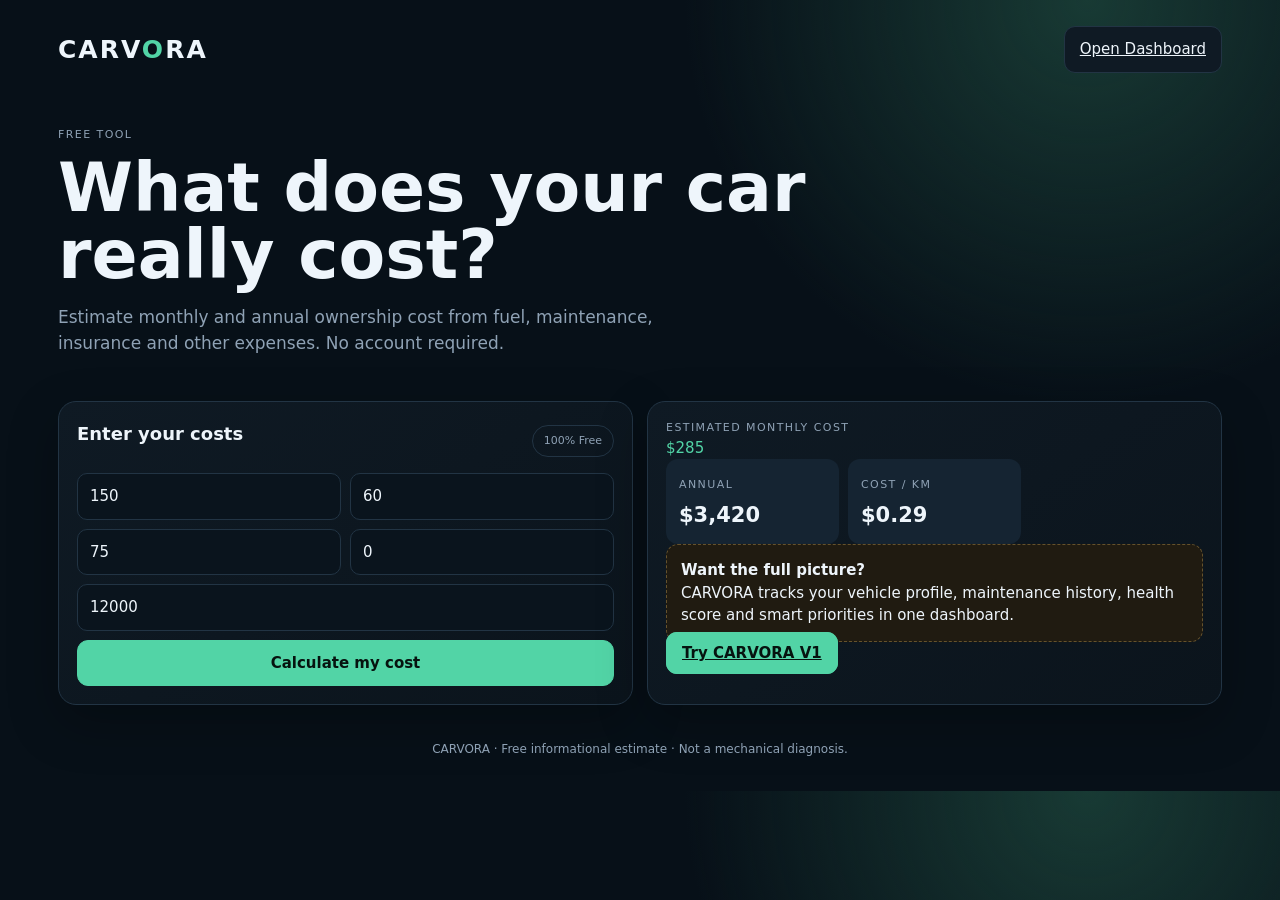
==== calculator.html @ 97b90441 "Add public free ownership cost calculator" ====
<!doctype html><html lang="en"><head><meta charset="utf-8"><meta name="viewport" content="width=device-width,initial-scale=1"><meta name="description" content="Free car ownership cost calculator by CARVORA."><title>CARVORA — Free Car Ownership Cost Calculator</title><link rel="stylesheet" href="styles.css"></head><body><div class="wrap"><header class="top"><div class="brand">CARV<span>O</span>RA</div><a class="btn" href="index.html">Open Dashboard</a></header><section class="hero"><div class="eyebrow">Free tool</div><h1>What does your car really cost?</h1><p>Estimate monthly and annual ownership cost from fuel, maintenance, insurance and other expenses. No account required.</p></section><main class="grid"><section class="card half"><div class="section-head"><h2>Enter your costs</h2><span class="pill">100% Free</span></div><form class="form" id="calc"><input id="fuel" type="number" min="0" value="150" placeholder="Fuel / month"><input id="service" type="number" min="0" value="60" placeholder="Maintenance / month"><input id="insurance" type="number" min="0" value="75" placeholder="Insurance / month"><input id="other" type="number" min="0" value="0" placeholder="Other / month"><input id="km" class="full" type="number" min="1" value="12000" placeholder="Annual driving (km)"><button class="btn primary full" type="submit">Calculate my cost</button></form></section><section class="card half"><div class="label">Estimated monthly cost</div><div class="num good" id="monthly">$285</div><div class="metrics"><div class="metric"><span class="label">Annual</span><strong id="annual">$3,420</strong></div><div class="metric"><span class="label">Cost / km</span><strong id="perKm">$0.29</strong></div></div><div class="probox"><b>Want the full picture?</b><br>CARVORA tracks your vehicle profile, maintenance history, health score and smart priorities in one dashboard.</div><a class="btn primary full" href="index.html">Try CARVORA V1</a></section></main><footer>CARVORA · Free informational estimate · Not a mechanical diagnosis.</footer></div><script>const $=id=>document.getElementById(id);function money(n){return '$'+Number(n||0).toLocaleString(undefined,{maximumFractionDigits:2})}function calculate(){const total=['fuel','service','insurance','other'].reduce((s,id)=>s+Number($(id).value||0),0),annual=total*12,km=Number($('km').value||0);$('monthly').textContent=money(total);$('annual').textContent=money(annual);$('perKm').textContent=km?money(annual/km):'—'}$('calc').addEventListener('submit',e=>{e.preventDefault();calculate()});calculate();</script></body></html>
---- styles.css ----
:root{--bg:#071018;--panel:#0f1a24;--panel2:#152432;--text:#eef5fb;--muted:#8fa2b5;--accent:#52d4a6;--warn:#f2bd61;--danger:#f27676;--line:#223444;--shadow:0 18px 50px #0004}*{box-sizing:border-box}html{scroll-behavior:smooth}body{margin:0;background:radial-gradient(circle at 85% 0,#183a34 0,transparent 30%),var(--bg);color:var(--text);font:15px/1.5 Inter,system-ui,-apple-system,BlinkMacSystemFont,"Segoe UI",sans-serif}button,input,select{font:inherit}button{cursor:pointer}.wrap{max-width:1200px;margin:auto;padding:18px}.top{display:flex;justify-content:space-between;align-items:center;padding:8px 0 24px}.brand{font-size:25px;font-weight:900;letter-spacing:.08em}.brand span{color:var(--accent)}.badge,.pill{border:1px solid var(--line);border-radius:999px;padding:7px 11px;color:var(--muted);font-size:11px}.hero{padding:30px 0 28px}.eyebrow,.label{color:var(--muted);font-size:11px;text-transform:uppercase;letter-spacing:.13em}.hero h1{font-size:clamp(38px,7vw,68px);line-height:.98;max-width:800px;margin:12px 0}.hero p{color:var(--muted);max-width:680px;font-size:17px}.actions{display:flex;gap:10px;flex-wrap:wrap;margin-top:22px}.btn{border:1px solid var(--line);background:var(--panel);color:var(--text);padding:11px 15px;border-radius:11px}.btn.primary{background:var(--accent);border-color:var(--accent);color:#06130f;font-weight:800}.grid{display:grid;grid-template-columns:repeat(12,1fr);gap:14px}.card{grid-column:span 4;background:linear-gradient(145deg,var(--panel),#0b141c);border:1px solid var(--line);border-radius:18px;padding:18px;box-shadow:var(--shadow)}.card.wide{grid-column:span 8}.card.half{grid-column:span 6}.score{min-height:240px}.score .num{font-size:76px;font-weight:900;line-height:1;margin:26px 0 8px}.good{color:var(--accent)}.warn{color:var(--warn)}.danger{color:var(--danger)}.card h2{font-size:18px;margin:0 0 14px}.metrics{display:grid;grid-template-columns:repeat(3,1fr);gap:9px}.metric{background:var(--panel2);border-radius:12px;padding:13px}.metric strong{display:block;font-size:21px;margin-top:5px}.list{display:grid}.row{display:flex;justify-content:space-between;align-items:center;gap:12px;padding:11px 0;border-bottom:1px solid var(--line)}.row:last-child{border-bottom:0}.status{border-radius:8px;padding:4px 8px;font-size:10px;background:#183b33;color:var(--accent);white-space:nowrap}.status.warn{background:#3b301d;color:var(--warn)}.status.danger{background:#412326;color:var(--danger)}.form{display:grid;grid-template-columns:repeat(2,1fr);gap:9px}.form input,.form select{width:100%;padding:11px 12px;background:#0a141d;color:var(--text);border:1px solid var(--line);border-radius:10px;outline:0}.form input:focus,.form select:focus{border-color:var(--accent)}.full{grid-column:1/-1}.section-head{display:flex;justify-content:space-between;align-items:center;gap:10px;margin-bottom:12px}.cost{font-size:36px;font-weight:900;margin-top:16px}.muted{color:var(--muted)}.empty{padding:20px 0;color:var(--muted);text-align:center}.probox{border:1px dashed #65522c;background:#201b11;border-radius:12px;padding:14px}.pro{color:var(--warn)}.modal{position:fixed;inset:0;background:#0009;display:none;align-items:center;justify-content:center;padding:18px;z-index:10}.modal.open{display:flex}.modal-card{width:min(560px,100%);background:var(--panel);border:1px solid var(--line);border-radius:18px;padding:20px}.modal-actions{display:flex;justify-content:flex-end;gap:8px;margin-top:15px}footer{padding:35px 0 15px;color:var(--muted);font-size:12px;text-align:center}@media(max-width:850px){.card,.card.wide,.card.half{grid-column:1/-1}.metrics{grid-template-columns:1fr}.hero{padding-top:18px}}@media(max-width:520px){.wrap{padding:14px}.form{grid-template-columns:1fr}.hero h1{font-size:42px}.actions .btn{flex:1}.top{padding-bottom:12px}}
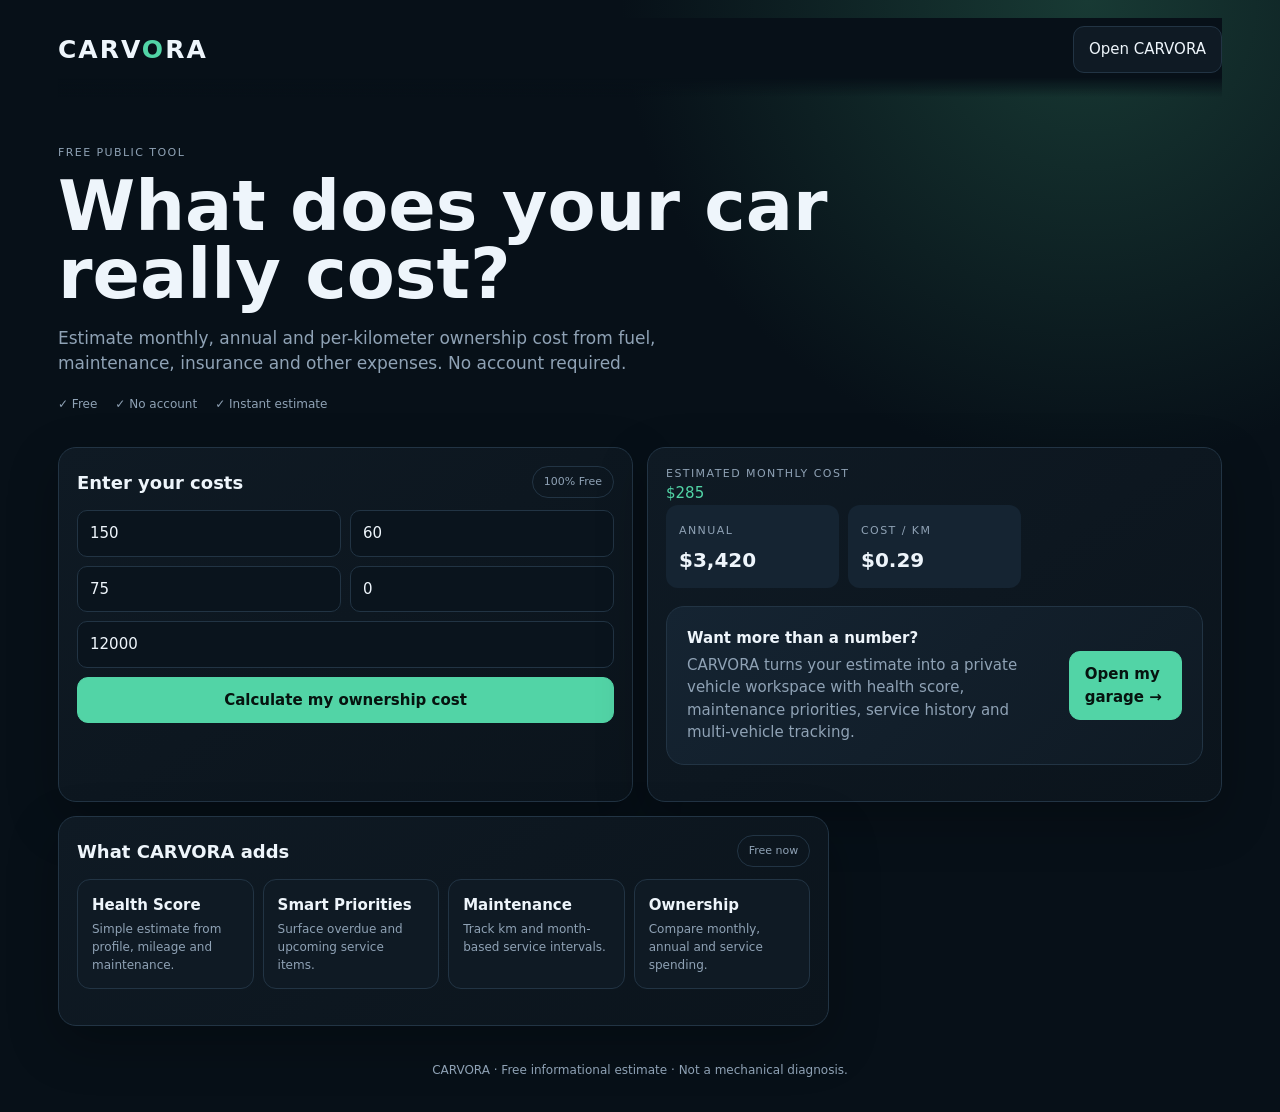
==== commit b6aea79b: "Strengthen public calculator acquisition funnel" ====
--- a/calculator.html
+++ b/calculator.html
@@ -1 +1 @@
-<!doctype html><html lang="en"><head><meta charset="utf-8"><meta name="viewport" content="width=device-width,initial-scale=1"><meta name="description" content="Free car ownership cost calculator by CARVORA."><title>CARVORA — Free Car Ownership Cost Calculator</title><link rel="stylesheet" href="styles.css"></head><body><div class="wrap"><header class="top"><div class="brand">CARV<span>O</span>RA</div><a class="btn" href="index.html">Open Dashboard</a></header><section class="hero"><div class="eyebrow">Free tool</div><h1>What does your car really cost?</h1><p>Estimate monthly and annual ownership cost from fuel, maintenance, insurance and other expenses. No account required.</p></section><main class="grid"><section class="card half"><div class="section-head"><h2>Enter your costs</h2><span class="pill">100% Free</span></div><form class="form" id="calc"><input id="fuel" type="number" min="0" value="150" placeholder="Fuel / month"><input id="service" type="number" min="0" value="60" placeholder="Maintenance / month"><input id="insurance" type="number" min="0" value="75" placeholder="Insurance / month"><input id="other" type="number" min="0" value="0" placeholder="Other / month"><input id="km" class="full" type="number" min="1" value="12000" placeholder="Annual driving (km)"><button class="btn primary full" type="submit">Calculate my cost</button></form></section><section class="card half"><div class="label">Estimated monthly cost</div><div class="num good" id="monthly">$285</div><div class="metrics"><div class="metric"><span class="label">Annual</span><strong id="annual">$3,420</strong></div><div class="metric"><span class="label">Cost / km</span><strong id="perKm">$0.29</strong></div></div><div class="probox"><b>Want the full picture?</b><br>CARVORA tracks your vehicle profile, maintenance history, health score and smart priorities in one dashboard.</div><a class="btn primary full" href="index.html">Try CARVORA V1</a></section></main><footer>CARVORA · Free informational estimate · Not a mechanical diagnosis.</footer></div><script>const $=id=>document.getElementById(id);function money(n){return '$'+Number(n||0).toLocaleString(undefined,{maximumFractionDigits:2})}function calculate(){const total=['fuel','service','insurance','other'].reduce((s,id)=>s+Number($(id).value||0),0),annual=total*12,km=Number($('km').value||0);$('monthly').textContent=money(total);$('annual').textContent=money(annual);$('perKm').textContent=km?money(annual/km):'—'}$('calc').addEventListener('submit',e=>{e.preventDefault();calculate()});calculate();</script></body></html>+<!doctype html><html lang="en"><head><meta charset="utf-8"><meta name="viewport" content="width=device-width,initial-scale=1"><meta name="description" content="Free CARVORA car ownership cost calculator. Estimate monthly, annual and per-kilometer vehicle costs."><title>CARVORA — Free Car Ownership Cost Calculator</title><link rel="stylesheet" href="styles.css"></head><body><div class="wrap"><header class="top"><a class="brand" href="index.html">CARV<span>O</span>RA</a><a class="btn" href="index.html">Open CARVORA</a></header><section class="hero"><div class="eyebrow">Free public tool</div><h1>What does your car really cost?</h1><p>Estimate monthly, annual and per-kilometer ownership cost from fuel, maintenance, insurance and other expenses. No account required.</p><div class="trust"><span>✓ Free</span><span>✓ No account</span><span>✓ Instant estimate</span></div></section><main class="grid"><section class="card half"><div class="section-head"><h2>Enter your costs</h2><span class="pill">100% Free</span></div><form class="form" id="calc"><input id="fuel" type="number" min="0" value="150" placeholder="Fuel / month"><input id="service" type="number" min="0" value="60" placeholder="Maintenance / month"><input id="insurance" type="number" min="0" value="75" placeholder="Insurance / month"><input id="other" type="number" min="0" value="0" placeholder="Other / month"><input id="km" class="full" type="number" min="1" value="12000" placeholder="Annual driving (km)"><button class="btn primary full" type="submit">Calculate my ownership cost</button></form></section><section class="card half"><div class="label">Estimated monthly cost</div><div class="num good" id="monthly">$285</div><div class="metrics"><div class="metric"><span class="label">Annual</span><strong id="annual">$3,420</strong></div><div class="metric"><span class="label">Cost / km</span><strong id="perKm">$0.29</strong></div></div><div class="conversion" style="margin-top:18px"><div><b>Want more than a number?</b><p class="muted">CARVORA turns your estimate into a private vehicle workspace with health score, maintenance priorities, service history and multi-vehicle tracking.</p></div><a class="btn primary" href="index.html">Open my garage →</a></div></section><section class="card wide"><div class="section-head"><h2>What CARVORA adds</h2><span class="pill">Free now</span></div><div class="value-strip"><div><b>Health Score</b><span>Simple estimate from profile, mileage and maintenance.</span></div><div><b>Smart Priorities</b><span>Surface overdue and upcoming service items.</span></div><div><b>Maintenance</b><span>Track km and month-based service intervals.</span></div><div><b>Ownership</b><span>Compare monthly, annual and service spending.</span></div></div></section></main><footer>CARVORA · Free informational estimate · Not a mechanical diagnosis.</footer></div><script>const $=id=>document.getElementById(id);function money(n){return '$'+Number(n||0).toLocaleString(undefined,{maximumFractionDigits:2})}function calculate(){const total=['fuel','service','insurance','other'].reduce((s,id)=>s+Number($(id).value||0),0),annual=total*12,km=Number($('km').value||0);$('monthly').textContent=money(total);$('annual').textContent=money(annual);$('perKm').textContent=km?money(annual/km):'—'}$('calc').addEventListener('submit',e=>{e.preventDefault();calculate()});calculate();</script></body></html>
--- a/styles.css
+++ b/styles.css
@@ -1 +1 @@
-:root{--bg:#071018;--panel:#0f1a24;--panel2:#152432;--text:#eef5fb;--muted:#8fa2b5;--accent:#52d4a6;--warn:#f2bd61;--danger:#f27676;--line:#223444;--shadow:0 18px 50px #0004}*{box-sizing:border-box}html{scroll-behavior:smooth}body{margin:0;background:radial-gradient(circle at 85% 0,#183a34 0,transparent 30%),var(--bg);color:var(--text);font:15px/1.5 Inter,system-ui,-apple-system,BlinkMacSystemFont,"Segoe UI",sans-serif}button,input,select{font:inherit}button{cursor:pointer}.wrap{max-width:1200px;margin:auto;padding:18px}.top{display:flex;justify-content:space-between;align-items:center;padding:8px 0 24px}.brand{font-size:25px;font-weight:900;letter-spacing:.08em}.brand span{color:var(--accent)}.badge,.pill{border:1px solid var(--line);border-radius:999px;padding:7px 11px;color:var(--muted);font-size:11px}.hero{padding:30px 0 28px}.eyebrow,.label{color:var(--muted);font-size:11px;text-transform:uppercase;letter-spacing:.13em}.hero h1{font-size:clamp(38px,7vw,68px);line-height:.98;max-width:800px;margin:12px 0}.hero p{color:var(--muted);max-width:680px;font-size:17px}.actions{display:flex;gap:10px;flex-wrap:wrap;margin-top:22px}.btn{border:1px solid var(--line);background:var(--panel);color:var(--text);padding:11px 15px;border-radius:11px}.btn.primary{background:var(--accent);border-color:var(--accent);color:#06130f;font-weight:800}.grid{display:grid;grid-template-columns:repeat(12,1fr);gap:14px}.card{grid-column:span 4;background:linear-gradient(145deg,var(--panel),#0b141c);border:1px solid var(--line);border-radius:18px;padding:18px;box-shadow:var(--shadow)}.card.wide{grid-column:span 8}.card.half{grid-column:span 6}.score{min-height:240px}.score .num{font-size:76px;font-weight:900;line-height:1;margin:26px 0 8px}.good{color:var(--accent)}.warn{color:var(--warn)}.danger{color:var(--danger)}.card h2{font-size:18px;margin:0 0 14px}.metrics{display:grid;grid-template-columns:repeat(3,1fr);gap:9px}.metric{background:var(--panel2);border-radius:12px;padding:13px}.metric strong{display:block;font-size:21px;margin-top:5px}.list{display:grid}.row{display:flex;justify-content:space-between;align-items:center;gap:12px;padding:11px 0;border-bottom:1px solid var(--line)}.row:last-child{border-bottom:0}.status{border-radius:8px;padding:4px 8px;font-size:10px;background:#183b33;color:var(--accent);white-space:nowrap}.status.warn{background:#3b301d;color:var(--warn)}.status.danger{background:#412326;color:var(--danger)}.form{display:grid;grid-template-columns:repeat(2,1fr);gap:9px}.form input,.form select{width:100%;padding:11px 12px;background:#0a141d;color:var(--text);border:1px solid var(--line);border-radius:10px;outline:0}.form input:focus,.form select:focus{border-color:var(--accent)}.full{grid-column:1/-1}.section-head{display:flex;justify-content:space-between;align-items:center;gap:10px;margin-bottom:12px}.cost{font-size:36px;font-weight:900;margin-top:16px}.muted{color:var(--muted)}.empty{padding:20px 0;color:var(--muted);text-align:center}.probox{border:1px dashed #65522c;background:#201b11;border-radius:12px;padding:14px}.pro{color:var(--warn)}.modal{position:fixed;inset:0;background:#0009;display:none;align-items:center;justify-content:center;padding:18px;z-index:10}.modal.open{display:flex}.modal-card{width:min(560px,100%);background:var(--panel);border:1px solid var(--line);border-radius:18px;padding:20px}.modal-actions{display:flex;justify-content:flex-end;gap:8px;margin-top:15px}footer{padding:35px 0 15px;color:var(--muted);font-size:12px;text-align:center}@media(max-width:850px){.card,.card.wide,.card.half{grid-column:1/-1}.metrics{grid-template-columns:1fr}.hero{padding-top:18px}}@media(max-width:520px){.wrap{padding:14px}.form{grid-template-columns:1fr}.hero h1{font-size:42px}.actions .btn{flex:1}.top{padding-bottom:12px}}+:root{--bg:#071018;--panel:#0f1a24;--panel2:#152432;--text:#eef5fb;--muted:#8fa2b5;--accent:#52d4a6;--warn:#f2bd61;--danger:#f27676;--line:#223444;--shadow:0 18px 50px #0004}*{box-sizing:border-box}html{scroll-behavior:smooth}body{margin:0;background:radial-gradient(circle at 85% 0,#183a34 0,transparent 30%),var(--bg);color:var(--text);font:15px/1.5 Inter,system-ui,-apple-system,BlinkMacSystemFont,"Segoe UI",sans-serif}button,input,select{font:inherit}button{cursor:pointer}a{color:inherit;text-decoration:none}.wrap{max-width:1200px;margin:auto;padding:18px}.top{display:flex;align-items:center;gap:22px;padding:8px 0 24px;position:sticky;top:0;background:linear-gradient(var(--bg) 75%,transparent);z-index:5}.brand{font-size:25px;font-weight:900;letter-spacing:.08em;margin-right:auto}.brand span{color:var(--accent)}nav{display:flex;gap:18px;color:var(--muted);font-size:13px}nav a:hover{color:var(--text)}.badge,.pill{border:1px solid var(--line);border-radius:999px;padding:7px 11px;color:var(--muted);font-size:11px;white-space:nowrap}.hero{padding:48px 0 34px}.eyebrow,.label{color:var(--muted);font-size:11px;text-transform:uppercase;letter-spacing:.13em}.hero h1{font-size:clamp(40px,7vw,70px);line-height:.97;max-width:850px;margin:12px 0}.hero p{color:var(--muted);max-width:700px;font-size:17px}.actions{display:flex;gap:10px;flex-wrap:wrap;margin-top:22px}.btn{border:1px solid var(--line);background:var(--panel);color:var(--text);padding:11px 15px;border-radius:11px;transition:transform .15s,border-color .15s}.btn:hover{transform:translateY(-1px);border-color:#38556b}.btn.primary{background:var(--accent);border-color:var(--accent);color:#06130f;font-weight:800}.dangerBtn{color:var(--danger)}.trust{display:flex;gap:18px;flex-wrap:wrap;margin-top:18px;color:var(--muted);font-size:12px}.value-strip{display:grid;grid-template-columns:repeat(4,1fr);gap:9px;margin:0 0 18px}.value-strip>div{background:var(--panel);border:1px solid var(--line);border-radius:13px;padding:14px}.value-strip b,.value-strip span{display:block}.value-strip span{color:var(--muted);font-size:12px;margin-top:3px}.conversion{display:flex;align-items:center;justify-content:space-between;gap:20px;margin:0 0 18px;padding:20px;background:linear-gradient(135deg,var(--panel2),var(--panel));border:1px solid var(--line);border-radius:18px}.conversion h2{margin:4px 0;font-size:22px}.conversion p{max-width:700px;margin:4px 0 0}.grid{display:grid;grid-template-columns:repeat(12,1fr);gap:14px}.card{grid-column:span 4;background:linear-gradient(145deg,var(--panel),#0b141c);border:1px solid var(--line);border-radius:18px;padding:18px;box-shadow:var(--shadow)}.card.wide{grid-column:span 8}.card.half{grid-column:span 6}.score{min-height:250px}.score .num{font-size:76px;font-weight:900;line-height:1;margin:24px 0 8px}.good{color:var(--accent)}.warn{color:var(--warn)}.danger{color:var(--danger)}.scorebar{height:7px;background:var(--panel2);border-radius:99px;overflow:hidden;margin:18px 0 10px}.scorebar span{display:block;height:100%;width:100%;background:var(--accent);transition:width .35s}.card h2{font-size:18px;margin:0}.metrics{display:grid;grid-template-columns:repeat(3,1fr);gap:9px}.metric{background:var(--panel2);border-radius:12px;padding:13px}.metric strong{display:block;font-size:20px;margin-top:5px;overflow:hidden;text-overflow:ellipsis;white-space:nowrap}.list{display:grid}.row{display:flex;justify-content:space-between;align-items:center;gap:12px;padding:11px 0;border-bottom:1px solid var(--line)}.row:last-child{border-bottom:0}.rowActions{display:flex;align-items:center;gap:6px;flex-wrap:wrap;justify-content:flex-end}.row .btn{padding:6px 9px;font-size:11px}.status{border-radius:8px;padding:4px 8px;font-size:10px;background:#183b33;color:var(--accent);white-space:nowrap}.status.warn{background:#3b301d;color:var(--warn)}.status.danger{background:#412326;color:var(--danger)}.form{display:grid;grid-template-columns:repeat(2,1fr);gap:9px}.form input,.form select{width:100%;padding:11px 12px;background:#0a141d;color:var(--text);border:1px solid var(--line);border-radius:10px;outline:0}.form input:focus,.form select:focus{border-color:var(--accent)}.full{grid-column:1/-1}.section-head{display:flex;justify-content:space-between;align-items:center;gap:10px;margin-bottom:12px}.cost{font-size:36px;font-weight:900;margin-top:16px}.cost-grid{display:grid;grid-template-columns:1fr 1fr;gap:10px;margin-top:10px}.cost-grid>div{background:var(--panel2);padding:10px;border-radius:10px}.cost-grid b{display:block;margin-top:3px}.muted{color:var(--muted)}.empty{padding:20px 0;color:var(--muted);text-align:center}.probox{border:1px dashed #65522c;background:#201b11;border-radius:12px;padding:14px}.pro{color:var(--warn)}.pro-grid{display:grid;grid-template-columns:repeat(4,1fr);gap:9px}.pro-grid>div{background:var(--panel2);border-radius:12px;padding:12px}.pro-grid b,.pro-grid small{display:block}.pro-grid small{color:var(--muted);margin-top:4px}.pro-note{margin:14px 0 0}.garage{display:flex;gap:8px;flex-wrap:wrap}.garage-item{display:flex;gap:6px;align-items:center;padding:6px;background:var(--panel2);border-radius:13px;border:1px solid var(--line)}.garage-item .btn{padding:8px 10px}.garage-hint{font-size:12px;margin-top:12px}.modal{position:fixed;inset:0;background:#0009;display:none;align-items:center;justify-content:center;padding:18px;z-index:10}.modal.open{display:flex}.modal-card{width:min(560px,100%);max-height:90vh;overflow:auto;background:var(--panel);border:1px solid var(--line);border-radius:18px;padding:20px}.modal-actions{display:flex;justify-content:flex-end;gap:8px;margin-top:15px}.utility{margin:18px 0 0}footer{padding:35px 0 15px;color:var(--muted);font-size:12px;text-align:center}.toast{position:fixed;bottom:18px;left:50%;transform:translateX(-50%) translateY(10px);background:var(--panel2);border:1px solid var(--line);border-radius:999px;padding:9px 14px;color:var(--text);font-size:12px;opacity:0;pointer-events:none;transition:.2s;z-index:20}.toast.show{opacity:1;transform:translateX(-50%) translateY(0)}@media(max-width:850px){nav{display:none}.value-strip{grid-template-columns:1fr 1fr}.conversion{align-items:flex-start;flex-direction:column}.card,.card.wide,.card.half{grid-column:1/-1}.metrics{grid-template-columns:1fr}.pro-grid{grid-template-columns:1fr 1fr}.hero{padding-top:28px}}@media(max-width:520px){.wrap{padding:14px}.top{padding-bottom:12px}.form{grid-template-columns:1fr}.hero h1{font-size:43px}.actions .btn{flex:1}.value-strip{grid-template-columns:1fr}.pro-grid{grid-template-columns:1fr}.row{align-items:flex-start;flex-direction:column}.rowActions{justify-content:flex-start}.score .num{font-size:64px}.garage-item{width:100%;flex-wrap:wrap}.garage-item .btn:first-child{flex:1;text-align:left}.conversion .btn{width:100%;text-align:center}}
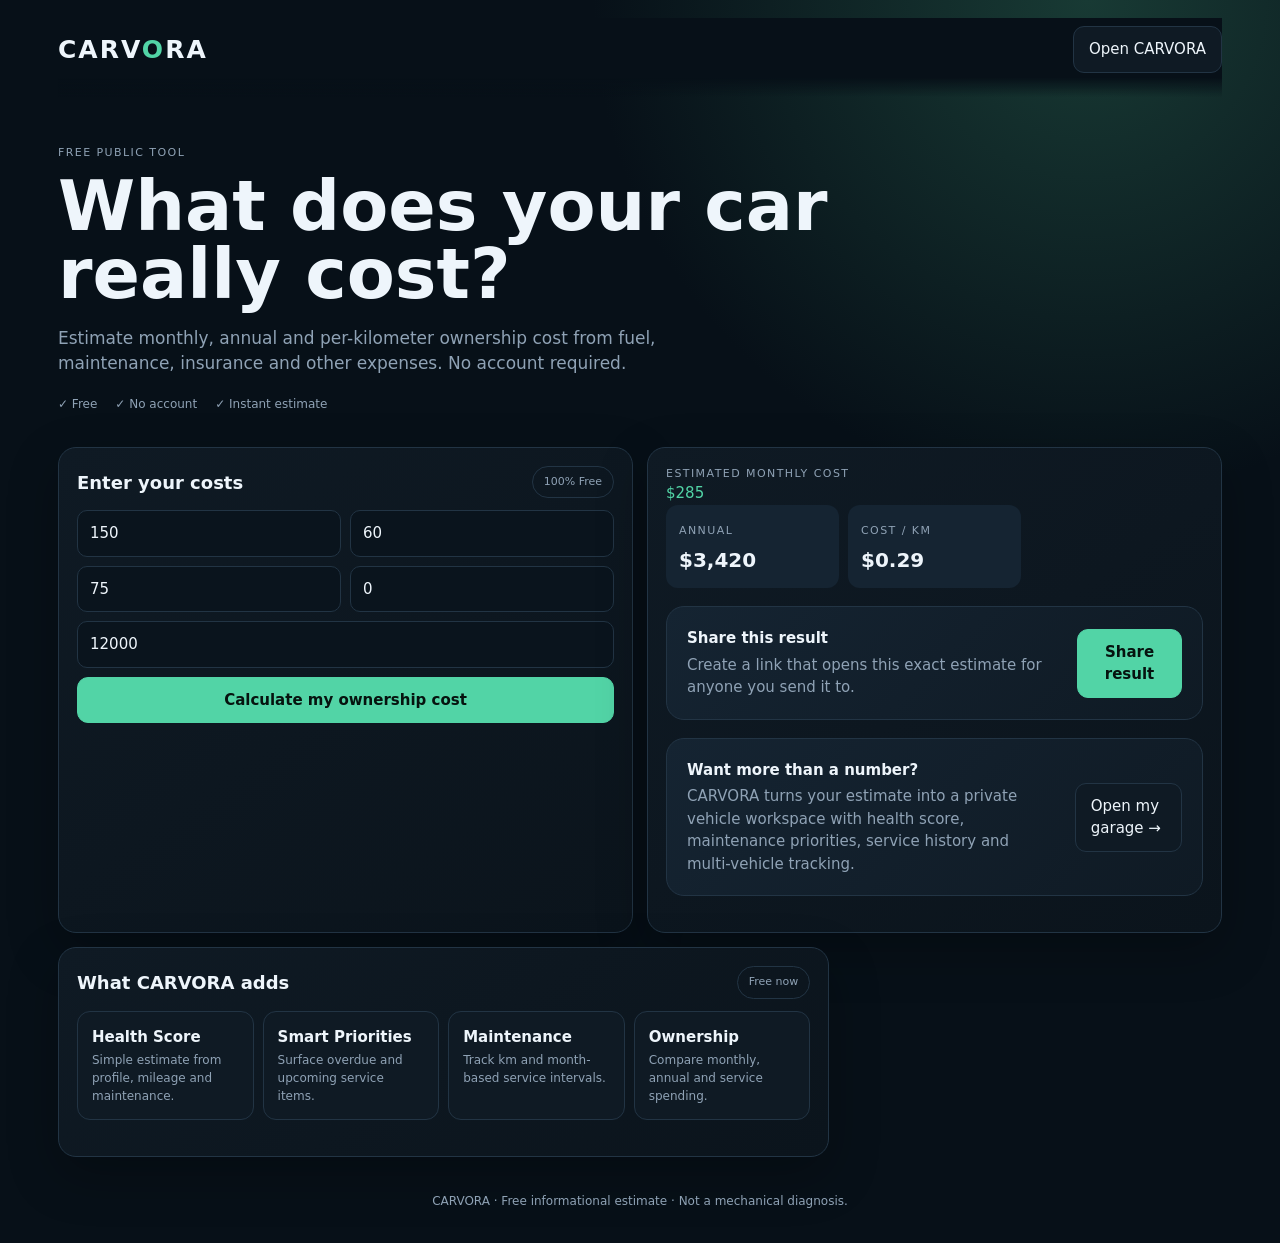
==== commit a1597461: "Add shareable calculator results and sharing" ====
--- a/calculator.html
+++ b/calculator.html
@@ -1 +1 @@
-<!doctype html><html lang="en"><head><meta charset="utf-8"><meta name="viewport" content="width=device-width,initial-scale=1"><meta name="description" content="Free CARVORA car ownership cost calculator. Estimate monthly, annual and per-kilometer vehicle costs."><title>CARVORA — Free Car Ownership Cost Calculator</title><link rel="stylesheet" href="styles.css"></head><body><div class="wrap"><header class="top"><a class="brand" href="index.html">CARV<span>O</span>RA</a><a class="btn" href="index.html">Open CARVORA</a></header><section class="hero"><div class="eyebrow">Free public tool</div><h1>What does your car really cost?</h1><p>Estimate monthly, annual and per-kilometer ownership cost from fuel, maintenance, insurance and other expenses. No account required.</p><div class="trust"><span>✓ Free</span><span>✓ No account</span><span>✓ Instant estimate</span></div></section><main class="grid"><section class="card half"><div class="section-head"><h2>Enter your costs</h2><span class="pill">100% Free</span></div><form class="form" id="calc"><input id="fuel" type="number" min="0" value="150" placeholder="Fuel / month"><input id="service" type="number" min="0" value="60" placeholder="Maintenance / month"><input id="insurance" type="number" min="0" value="75" placeholder="Insurance / month"><input id="other" type="number" min="0" value="0" placeholder="Other / month"><input id="km" class="full" type="number" min="1" value="12000" placeholder="Annual driving (km)"><button class="btn primary full" type="submit">Calculate my ownership cost</button></form></section><section class="card half"><div class="label">Estimated monthly cost</div><div class="num good" id="monthly">$285</div><div class="metrics"><div class="metric"><span class="label">Annual</span><strong id="annual">$3,420</strong></div><div class="metric"><span class="label">Cost / km</span><strong id="perKm">$0.29</strong></div></div><div class="conversion" style="margin-top:18px"><div><b>Want more than a number?</b><p class="muted">CARVORA turns your estimate into a private vehicle workspace with health score, maintenance priorities, service history and multi-vehicle tracking.</p></div><a class="btn primary" href="index.html">Open my garage →</a></div></section><section class="card wide"><div class="section-head"><h2>What CARVORA adds</h2><span class="pill">Free now</span></div><div class="value-strip"><div><b>Health Score</b><span>Simple estimate from profile, mileage and maintenance.</span></div><div><b>Smart Priorities</b><span>Surface overdue and upcoming service items.</span></div><div><b>Maintenance</b><span>Track km and month-based service intervals.</span></div><div><b>Ownership</b><span>Compare monthly, annual and service spending.</span></div></div></section></main><footer>CARVORA · Free informational estimate · Not a mechanical diagnosis.</footer></div><script>const $=id=>document.getElementById(id);function money(n){return '$'+Number(n||0).toLocaleString(undefined,{maximumFractionDigits:2})}function calculate(){const total=['fuel','service','insurance','other'].reduce((s,id)=>s+Number($(id).value||0),0),annual=total*12,km=Number($('km').value||0);$('monthly').textContent=money(total);$('annual').textContent=money(annual);$('perKm').textContent=km?money(annual/km):'—'}$('calc').addEventListener('submit',e=>{e.preventDefault();calculate()});calculate();</script></body></html>+<!doctype html><html lang="en"><head><meta charset="utf-8"><meta name="viewport" content="width=device-width,initial-scale=1"><meta name="description" content="Free CARVORA car ownership cost calculator. Estimate monthly, annual and per-kilometer vehicle costs."><title>CARVORA — Free Car Ownership Cost Calculator</title><link rel="stylesheet" href="styles.css"></head><body><div class="wrap"><header class="top"><a class="brand" href="index.html">CARV<span>O</span>RA</a><a class="btn" href="index.html">Open CARVORA</a></header><section class="hero"><div class="eyebrow">Free public tool</div><h1>What does your car really cost?</h1><p>Estimate monthly, annual and per-kilometer ownership cost from fuel, maintenance, insurance and other expenses. No account required.</p><div class="trust"><span>✓ Free</span><span>✓ No account</span><span>✓ Instant estimate</span></div></section><main class="grid"><section class="card half"><div class="section-head"><h2>Enter your costs</h2><span class="pill">100% Free</span></div><form class="form" id="calc"><input id="fuel" type="number" min="0" value="150" placeholder="Fuel / month"><input id="service" type="number" min="0" value="60" placeholder="Maintenance / month"><input id="insurance" type="number" min="0" value="75" placeholder="Insurance / month"><input id="other" type="number" min="0" value="0" placeholder="Other / month"><input id="km" class="full" type="number" min="1" value="12000" placeholder="Annual driving (km)"><button class="btn primary full" type="submit">Calculate my ownership cost</button></form></section><section class="card half"><div class="label">Estimated monthly cost</div><div class="num good" id="monthly">$285</div><div class="metrics"><div class="metric"><span class="label">Annual</span><strong id="annual">$3,420</strong></div><div class="metric"><span class="label">Cost / km</span><strong id="perKm">$0.29</strong></div></div><div class="conversion" style="margin-top:18px"><div><b>Share this result</b><p class="muted">Create a link that opens this exact estimate for anyone you send it to.</p></div><button class="btn primary" id="shareResult" type="button">Share result</button></div><div class="conversion" style="margin-top:10px"><div><b>Want more than a number?</b><p class="muted">CARVORA turns your estimate into a private vehicle workspace with health score, maintenance priorities, service history and multi-vehicle tracking.</p></div><a class="btn" href="index.html">Open my garage →</a></div></section><section class="card wide"><div class="section-head"><h2>What CARVORA adds</h2><span class="pill">Free now</span></div><div class="value-strip"><div><b>Health Score</b><span>Simple estimate from profile, mileage and maintenance.</span></div><div><b>Smart Priorities</b><span>Surface overdue and upcoming service items.</span></div><div><b>Maintenance</b><span>Track km and month-based service intervals.</span></div><div><b>Ownership</b><span>Compare monthly, annual and service spending.</span></div></div></section></main><footer>CARVORA · Free informational estimate · Not a mechanical diagnosis.</footer></div><script>const $=id=>document.getElementById(id);function money(n){return '$'+Number(n||0).toLocaleString(undefined,{maximumFractionDigits:2})}function calculate(){const total=['fuel','service','insurance','other'].reduce((s,id)=>s+Number($(id).value||0),0),annual=total*12,km=Number($('km').value||0);$('monthly').textContent=money(total);$('annual').textContent=money(annual);$('perKm').textContent=km?money(annual/km):'—'}function resultUrl(){const p=new URLSearchParams();['fuel','service','insurance','other','km'].forEach(id=>p.set(id,$(id).value||0));return new URL('share-calculator.html?'+p.toString(),location.href).href}async function shareResult(){const url=resultUrl(),total=['fuel','service','insurance','other'].reduce((s,id)=>s+Number($(id).value||0),0),text='My estimated car ownership cost is '+money(total)+'/month with CARVORA.';if(navigator.share){try{await navigator.share({title:'CARVORA car cost result',text,url});return}catch(e){if(e.name==='AbortError')return}}try{await navigator.clipboard.writeText(url);$('shareResult').textContent='Link copied';setTimeout(()=>$('shareResult').textContent='Share result',1800)}catch(e){window.prompt('Copy this result link:',url)}}$('calc').addEventListener('submit',e=>{e.preventDefault();calculate()});$('shareResult').addEventListener('click',shareResult);const incoming=new URLSearchParams(location.search);['fuel','service','insurance','other','km'].forEach(id=>{if(incoming.has(id))$(id).value=incoming.get(id)});calculate();</script></body></html>
